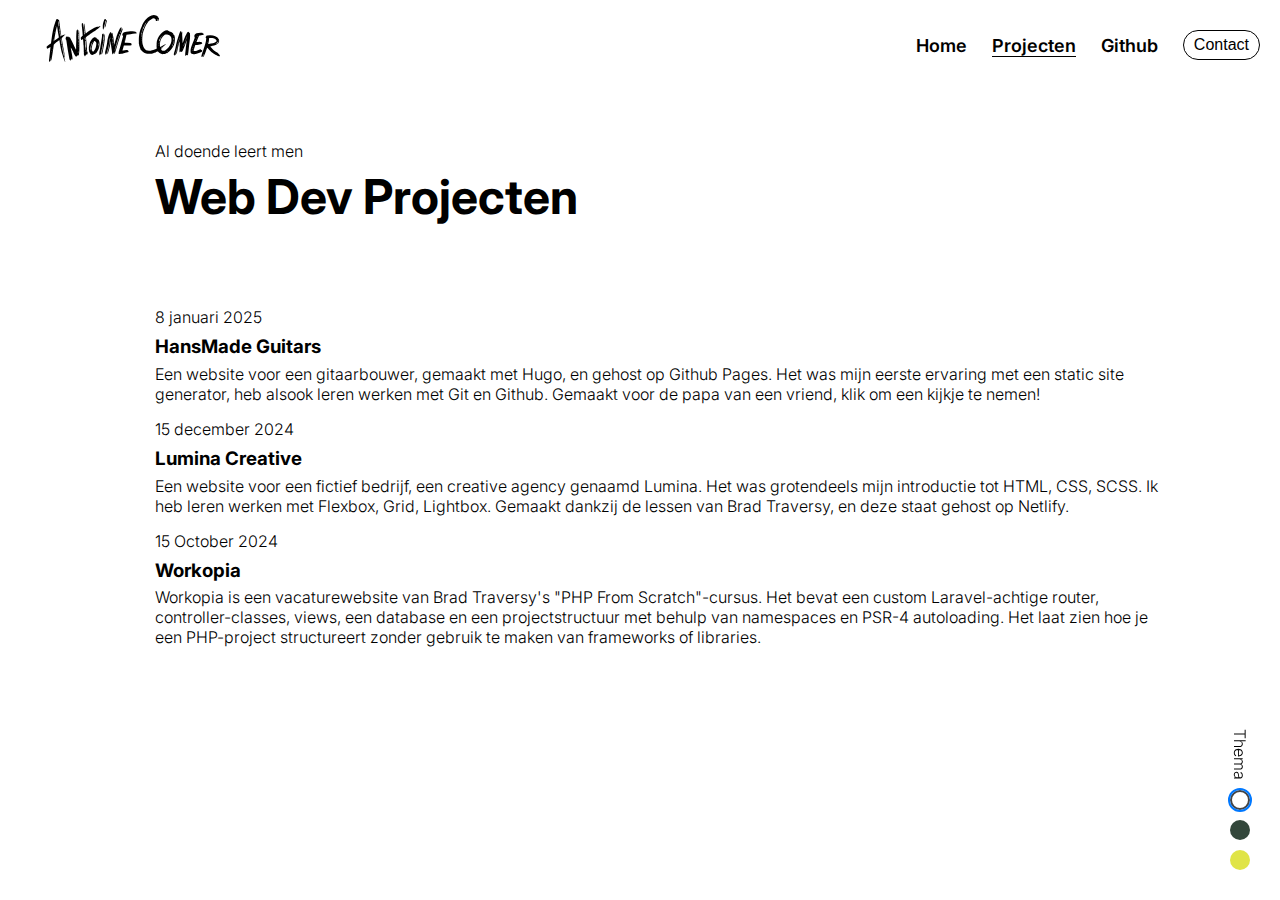
==== projecten.html @ f467263d "Eerste commit van mn website" ====
<!DOCTYPE html>
<html lang="en">
  <head>
    <meta charset="UTF-8" />
    <meta name="viewport" content="width=device-width, initial-scale=1.0" />
    <title>Antoine Comer</title>
    <script>
      (function () {
        const savedTheme = localStorage.getItem("theme");
        if (savedTheme) {
          document.documentElement.classList.add(savedTheme + "-theme");
        }
      })();
    </script>

    <link
      rel="icon"
      href="./images/c8056c60767b58ecf488e8683f8c7375-wizard-hat-semi-flat.png"
    />
    <link rel="stylesheet" href="./css/styles.css" />
    <link rel="preconnect" href="https://fonts.googleapis.com" />
    <link rel="preconnect" href="https://fonts.gstatic.com" crossorigin />
    <link
      href="https://fonts.googleapis.com/css2?family=Inter:ital,opsz,wght@0,14..32,100..900;1,14..32,100..900&family=Lato:ital,wght@0,100;0,300;0,400;0,700;0,900;1,100;1,300;1,400;1,700;1,900&family=Montserrat:ital,wght@0,100..900;1,100..900&family=Open+Sans:ital,wght@0,300..800;1,300..800&display=swap"
      rel="stylesheet"
    />
  </head>
  <body>
    <script>
      (function () {
        const savedTheme = localStorage.getItem("selectedTheme") || "light";
        document.documentElement.classList.add(`${savedTheme}-theme`);
        document.body.classList.add(`${savedTheme}-theme`);
      })();
    </script>

    <div class="wrapper">
      <header>
        <div class="logo">
          <a href="index.html">
            <img
              id="site-logo"
              src="/images/Antoine_Comer_black.svg"
              alt="Antoine Comer Logo"
              class="logo"
            />
          </a>
        </div>
        <div class="navbar-right">
          <div><a href="/index.html">Home</a></div>
          <div><a class="current" href="/projecten.html">Projecten</a></div>
          <div><a href="https://github.com/twandalf">Github</a></div>
          <button>Contact</button>
        </div>
      </header>

      <main class="main-content">
        <p class="smolquote">Al doende leert men</p>
        <div class="intro-projecten">
          <h2>Web Dev Projecten</h2>
        </div>
        <div class="projectenlijst">
          <div class="wrapper-projectje">
            <a
              href="https://twandalf.github.io/HansMadeGuitars/"
              class="link-projectje"
            >
              <p class="time">8 januari 2025</p>
              <h3 class="projectTitle">HansMade Guitars</h3>
              <p class="projectDescription">
                Een website voor een gitaarbouwer, gemaakt met Hugo, en gehost
                op Github Pages. Het was mijn eerste ervaring met een static
                site generator, heb alsook leren werken met Git en Github.
                Gemaakt voor de papa van een vriend, klik om een kijkje te
                nemen!
              </p>
            </a>
          </div>
          <div class="wrapper-projectje">
            <a
              href="https://cosmic-dolphin-768d8a.netlify.app/"
              class="link-projectje"
            >
              <p class="time">15 december 2024</p>
              <h3 class="projectTitle">Lumina Creative</h3>
              <p class="projectDescription">
                Een website voor een fictief bedrijf, een creative agency
                genaamd Lumina. Het was grotendeels mijn introductie tot HTML,
                CSS, SCSS. Ik heb leren werken met Flexbox, Grid, Lightbox.
                Gemaakt dankzij de lessen van Brad Traversy, en deze staat
                gehost op
                <a href="https://cosmic-dolphin-768d8a.netlify.app/">Netlify</a
                >.
              </p>
            </a>
          </div>
          <div class="wrapper-projectje">
            <a href="#" class="link-projectje">
              <p class="time">15 October 2024</p>
              <h3 class="projectTitle">Workopia</h3>
              <p class="projectDescription">
                Workopia is een vacaturewebsite van Brad Traversy's "PHP From
                Scratch"-cursus. Het bevat een custom Laravel-achtige router,
                controller-classes, views, een database en een projectstructuur
                met behulp van namespaces en PSR-4 autoloading. Het laat zien
                hoe je een PHP-project structureert zonder gebruik te maken van
                frameworks of libraries.
              </p>
            </a>
          </div>
        </div>
        <div class="theme-selector">
          <p>Thema</p>
          <label>
            <input type="radio" name="theme" value="light" checked />
            <span class="theme-button light"></span>
          </label>
          <label>
            <input type="radio" name="theme" value="dark" />
            <span class="theme-button dark"></span>
          </label>
          <label>
            <input type="radio" name="theme" value="yellow" />
            <span class="theme-button yellow"></span>
          </label>
        </div>
      </main>
    </div>
  </body>
  <script src="./script.js" defer></script>
</html>
---- css/styles.css ----
* {
  margin: 0px;
  padding: 0px;
  box-sizing: border-box;
}

/* #Wrapper and Header */

.wrapper {
  min-height: 100vh;
  /* background-color: white; */
  font-family: "Inter", sans-serif;
  font-optical-sizing: auto;
  font-weight: 300;
  font-style: normal;
}

header {
  display: flex;
  justify-content: space-between;
  align-items: flex-start;
  padding: 0;
}

header a {
  text-decoration: none;
  color: black;
}

header .logo {
  max-width: 40%;
  margin-left: 300;
  padding: 0;
  /* border: 3px solid black; */
}

.logo img {
  margin-left: 2rem;
}

/* Navbar right */

header .navbar-right {
  display: flex;
  align-items: center;
  font-weight: 600;
  font-size: large;
  gap: 25px;
  margin: 20px;
  margin-top: 30px;
}

header .navbar-right button {
  /* background-color: white; */
  border: solid 1.5px black;
  border-radius: 20px;
  color: black;
  padding: 5px 10px;
  text-align: center;
  text-decoration: none;
  display: inline-block;
  font-size: 16px;
  cursor: pointer;
}

.navbar-right .current {
  border: solid 1.5px black;
  border-top: none;
  border-left: none;
  border-right: none;
}

.navbar-right a:hover {
  border: solid 1.5px black;
  border-top: none;
  border-left: none;
  border-right: none;
}

/* MAIN CONTENT */

.main-content {
  max-width: 1100px;
  margin: 60px auto 90px 115px;
  gap: 50px;
  justify-content: start;
  align-items: start;
  padding: 0 40px;
}

.intro {
  display: block;
}

.intro p {
  font-size: 27px;
  font-weight: 400;
  line-height: 40.5px;
  margin-bottom: 90px;
}

.projectsandnotes {
  display: flex;
}

.wrapperProjects {
  display: flex-column;
  flex: 1;
}

.wrapperProjects h2 {
  padding-bottom: 10px;
}

.wrapperNotities h2 {
  padding-bottom: 10px;
}

.wrapperProjects li {
  list-style: none;
}

.wrapperNotities {
  display: flex-column;
  flex: 1;
}

.wrapperNotities li {
  list-style: none;
}

/* Default theme (light theme fallback) */
:root {
  background-color: #ffffff;
  color: #000000;
}

/* Apply to both html and body //////////////////////////////////////// */
html.light-theme,
body.light-theme {
  background-color: #ffffff;
  color: #000000;
}

html.dark-theme,
body.dark-theme {
  background-color: #33473b;
  color: #ffffff;
}

html.yellow-theme,
body.yellow-theme {
  background-color: #e0e446;
  color: #000000;
}

/* Smooth Theme Transition */
body {
  transition: background-color 0.3s ease-in-out, color 0.3s ease-in-out;
}

/* Add transitions to specific elements if needed */
header a,
header .navbar-right button,
.navbar-right .current {
  transition: color 0.3s ease-in-out, border-color 0.3s ease-in-out;
}

/* Stylink links and resetting */
/* Global link styles */
a {
  text-decoration: none;
  color: inherit; /* Inherits text color from parent */
}

a:visited {
  text-decoration: none;
  color: inherit;
}

a:hover {
  text-decoration: none;
  color: inherit;
}

a:active {
  text-decoration: none;
  color: inherit;
}

/* Theme Selector Styles */

.theme-selector {
  position: fixed;
  bottom: 20px;
  right: 20px;
  display: flex;
  flex-direction: column;
  gap: 10px;
  background: inherit;
  padding: 10px;
  z-index: 1000;
}

.theme-selector p {
  writing-mode: vertical-rl;
  text-orientation: mixed;
}

.theme-selector label {
  display: flex;
  flex-direction: column;
  flex-wrap: wrap;
  align-items: center;
  cursor: pointer;
}

.theme-selector input[type="radio"] {
  display: none; /* Hide default radio buttons */
}

.theme-button {
  width: 20px;
  height: 20px;
  border-radius: 50%;
  display: inline-block;
}

.theme-button.light {
  background: #ffffff;
  border: 2px solid #444;
}

.theme-button.dark {
  background: #33473b;
}

.theme-button.yellow {
  background: #e0e446;
}

.theme-button.selected {
  outline: 2px solid #0078ff; /* Blue outline for selected button */
  outline-offset: 0px;
}

/* Optional adjustments if needed */
header .logo img {
  transition: opacity 0.3s ease-in-out;
}

/* Theme-Specific Styles */
body.light-theme {
  background-color: #ffffff;
  color: #000000;
}

body.dark-theme {
  background-color: #33473b;
  color: #ffffff;
}

body.yellow-theme {
  background-color: #e0e446;
  color: #000000;
}

/* Light Theme /////////////////////////////////////////////////////////////////*/
body.light-theme {
  background-color: #ffffff;
  color: #000000;
}

body.light-theme header a {
  color: #000000;
}

body.light-theme .navbar-right button {
  background-color: white;
  color: black;
  border: solid 1.5px black;
}

body.light-theme .navbar-right .current {
  border: solid 1.5px black;
  border-top: none;
  border-left: none;
  border-right: none;
}

body.light-theme .navbar-right a:hover {
  border: solid 1.5px black;
  border-top: none;
  border-left: none;
  border-right: none;
  color: black;
}

/* Dark Theme ///////////////////////////////////////////////////////////////*/
body.dark-theme {
  background-color: #33473b;
  color: #ffffff;
}

body.dark-theme header a {
  color: #ffffff;
}

body.dark-theme .navbar-right button {
  background-color: #33473b;
  color: white;
  border: solid 1.5px white;
}

body.dark-theme .navbar-right .current {
  border: solid 1.5px white;
  border-top: none;
  border-left: none;
  border-right: none;
}

body.dark-theme .navbar-right a:hover {
  border: solid 1.5px white;
  border-top: none;
  border-left: none;
  border-right: none;
  color: white;
}

/* Yellow Theme //////////////////////////////////////////////////////////////////*/
body.yellow-theme {
  background-color: #e0e446;
  color: #000000;
}

body.yellow-theme header a {
  color: #000000;
}

body.yellow-theme .navbar-right button {
  background-color: #d8e6ff;
  color: black;
  border: solid 1.5px black;
}

body.yellow-theme .navbar-right .current {
  border: solid 1.5px black;
  border-top: none;
  border-left: none;
  border-right: none;
}

body.yellow-theme .navbar-right a:hover {
  border: solid 1.5px black;
  border-top: none;
  border-left: none;
  border-right: none;
  color: black;
}

/* Projectenpagina alsook projecten op index //////////////////////////////////////////////////////////////// */
.smolquote {
  font-size: 1rem;
}

.projectlist li,
.Notities li {
  margin-bottom: 5px !important;
}

.intro-projecten {
  font-size: 2rem;
  font-weight: 400;
  line-height: 40.5px;
  margin: 16px 0px 90px 0px;
}

.projectenlijst {
  text-decoration: none !important;
  font-style: inherit;
}

.time {
  margin-bottom: 0.5em;
  line-height: 1.25;
}

.link-projectje .projectTitle,
.wrapperProjects a,
.Notities li {
  text-decoration: none;
  margin-bottom: 0.3em;
}

.link-projectje:hover .projectTitle,
.wrapperProjects a:hover,
.Notities a:hover {
  text-decoration: underline;
  text-decoration-color: inherit;
  text-decoration-thickness: 2px;
}

.projectDescription {
  padding-bottom: 15px;
}

/* Media queries */
@media (max-width: 768px) {
  header {
    flex-direction: column;
    gap: 1.5rem;
    align-items: center;
  }
  header .logo {
    max-width: 100%;
    display: block;
    padding: 0 8px 0 0;
  }

  .main-content {
    font-size: 18px;
    line-height: 30.5px;
    margin: 15px 0px 15px 0px;
    padding: 15px;
    text-align: center;

    align-items: center;
  }

  .theme-selector {
    display: none;
  }
}
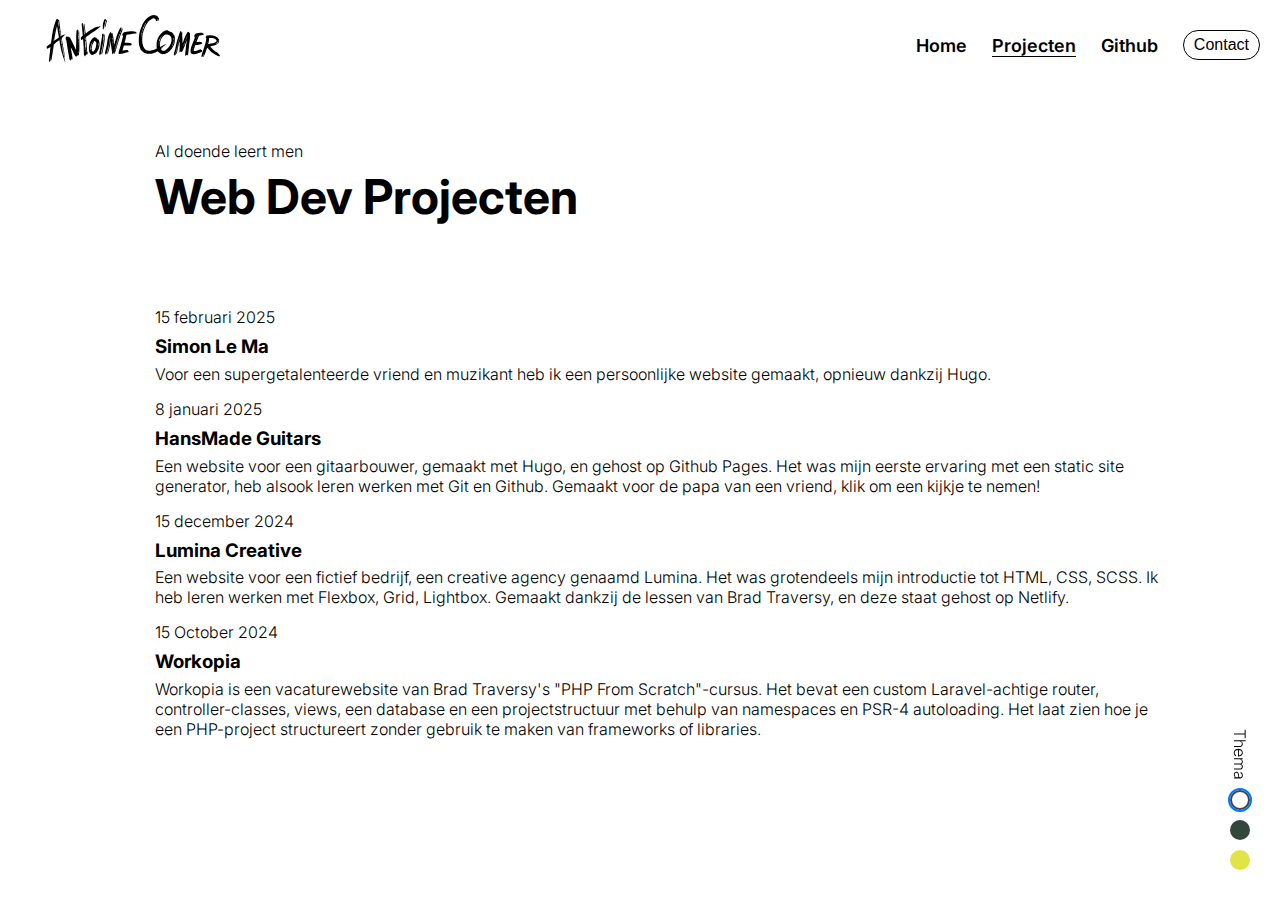
==== commit 61ec04b9: "Nieuw project toegevoegd" ====
--- a/projecten.html
+++ b/projecten.html
@@ -37,20 +37,22 @@
     <div class="wrapper">
       <header>
         <div class="logo">
-          <a href="index.html">
+          <a href="./index.html">
             <img
               id="site-logo"
-              src="/images/Antoine_Comer_black.svg"
+              src="./images/Antoine_Comer_black.svg"
               alt="Antoine Comer Logo"
               class="logo"
             />
           </a>
         </div>
         <div class="navbar-right">
-          <div><a href="/index.html">Home</a></div>
-          <div><a class="current" href="/projecten.html">Projecten</a></div>
+          <div><a href="./index.html">Home</a></div>
+          <div><a class="current" href="./projecten.html">Projecten</a></div>
           <div><a href="https://github.com/twandalf">Github</a></div>
-          <button>Contact</button>
+          <button>
+            <a href="mailto:antoine.comer@protonmail.com">Contact</a>
+          </button>
         </div>
       </header>
 
@@ -60,6 +62,19 @@
           <h2>Web Dev Projecten</h2>
         </div>
         <div class="projectenlijst">
+          <div class="wrapper-projectje">
+            <a
+              href="https://twandalf.github.io/Simon-Le-Ma/"
+              class="link-projectje"
+            >
+              <p class="time">15 februari 2025</p>
+              <h3 class="projectTitle">Simon Le Ma</h3>
+              <p class="projectDescription">
+                Voor een supergetalenteerde vriend en muzikant heb ik een
+                persoonlijke website gemaakt, opnieuw dankzij Hugo.
+              </p>
+            </a>
+          </div>
           <div class="wrapper-projectje">
             <a
               href="https://twandalf.github.io/HansMadeGuitars/"
@@ -95,7 +110,7 @@
             </a>
           </div>
           <div class="wrapper-projectje">
-            <a href="#" class="link-projectje">
+            <a href="https://fadjardjulizar.com/" class="link-projectje">
               <p class="time">15 October 2024</p>
               <h3 class="projectTitle">Workopia</h3>
               <p class="projectDescription">
--- a/css/styles.css
+++ b/css/styles.css
@@ -13,6 +13,7 @@
   font-optical-sizing: auto;
   font-weight: 300;
   font-style: normal;
+  transition: margin-top 0.3s ease-in-out;
 }
 
 header {
@@ -404,6 +405,45 @@
   padding-bottom: 15px;
 }
 
+/* De contactknop */
+#contact-bar {
+  position: absolute;
+  top: -100px;
+  left: 0;
+  width: 100%;
+  background-color: inherit; /* Automatically match the body's background */
+  color: inherit;
+  text-align: center;
+  padding: 15px 0;
+  font-family: "Inter", sans-serif;
+  transition: top 0.4s ease-in-out;
+}
+
+#contact-bar.show {
+  top: 0;
+}
+
+.close-btn {
+  position: absolute;
+  top: 10px;
+  right: 15px;
+  width: 24px;
+  height: 24px;
+  background-color: #141414;
+  color: white;
+  border-radius: 50%;
+  text-align: center;
+  line-height: 24px;
+  font-size: 18px;
+  font-weight: bold;
+  cursor: pointer;
+  transition: background 0.3s ease;
+}
+
+.close-btn:hover {
+  background-color: #ddd;
+}
+
 /* Media queries */
 @media (max-width: 768px) {
   header {
@@ -411,10 +451,18 @@
     gap: 1.5rem;
     align-items: center;
   }
+
   header .logo {
     max-width: 100%;
-    display: block;
-    padding: 0 8px 0 0;
+    display: flex; /* Ensure it's a flex container */
+    justify-content: center; /* Center the logo horizontally */
+    margin: 0 auto; /* Center it within the parent container */
+    padding: 0; /* Reset padding */
+  }
+
+  header .navbar-right {
+    margin-top: 0;
+    margin-bottom: 0;
   }
 
   .main-content {
@@ -427,7 +475,33 @@
     align-items: center;
   }
 
+  .intro p {
+    font-size: 18px;
+    line-height: 28px;
+    margin-bottom: 50px;
+  }
+
+  .projectsandnotes {
+    flex-direction: column;
+    gap: 20px;
+  }
+
   .theme-selector {
-    display: none;
-  }
-}
+    position: fixed;
+    bottom: 10px;
+    left: 50%;
+    transform: translateX(-50%);
+    display: flex;
+    flex-direction: row;
+    gap: 10px;
+    border-radius: 10px;
+    /* box-shadow: 0 2px 6px rgba(0, 0, 0, 0.2); */
+    z-index: 1000;
+    width: auto;
+    justify-content: center;
+  }
+
+  .theme-selector p {
+    display: none; /* Hide the "Thema" text on smaller screens */
+  }
+}
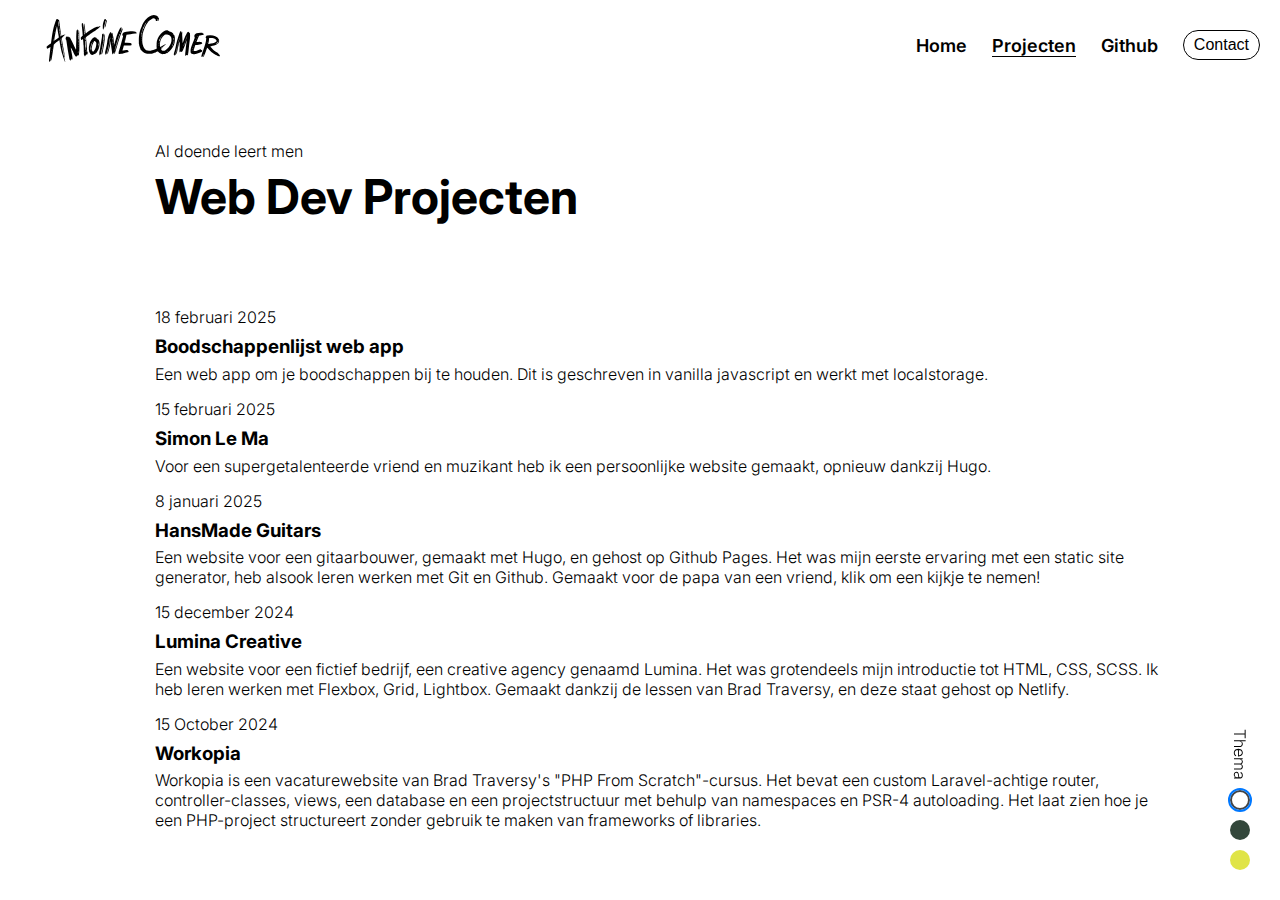
==== commit 52dd35ea: "Added a project" ====
--- a/projecten.html
+++ b/projecten.html
@@ -62,6 +62,19 @@
           <h2>Web Dev Projecten</h2>
         </div>
         <div class="projectenlijst">
+          <div class="wrapper-projectje">
+            <a
+              href="https://incredible-biscochitos-0f8472.netlify.app/"
+              class="link-projectje"
+            >
+              <p class="time">18 februari 2025</p>
+              <h3 class="projectTitle">Boodschappenlijst web app</h3>
+              <p class="projectDescription">
+                Een web app om je boodschappen bij te houden. Dit is geschreven
+                in vanilla javascript en werkt met localstorage.
+              </p>
+            </a>
+          </div>
           <div class="wrapper-projectje">
             <a
               href="https://twandalf.github.io/Simon-Le-Ma/"
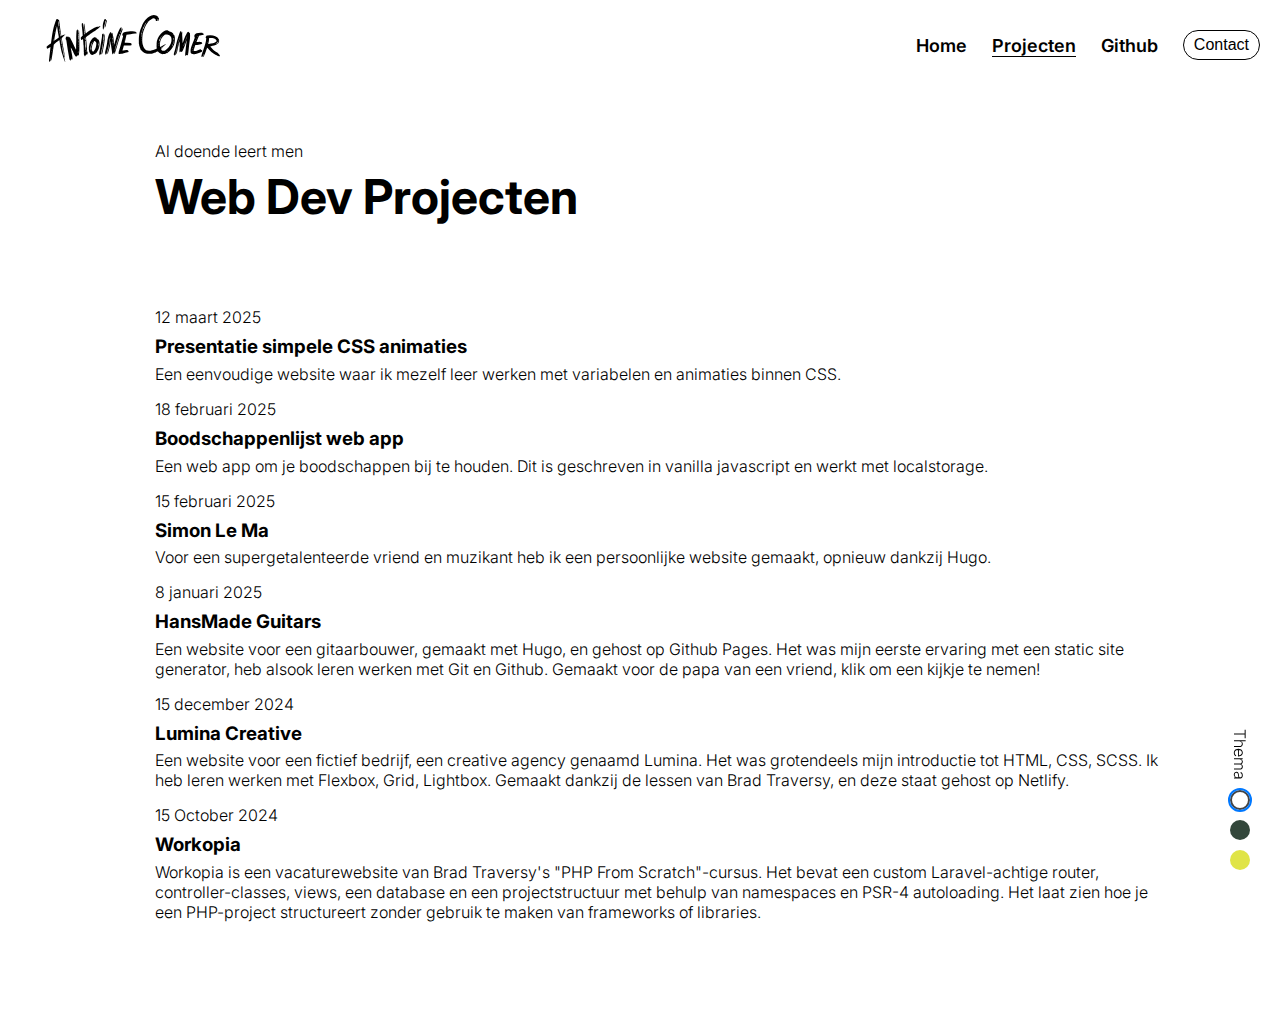
==== commit 7fd11dc3: "Nieuw miniprojectje toegevoegd" ====
--- a/projecten.html
+++ b/projecten.html
@@ -33,7 +33,16 @@
         document.body.classList.add(`${savedTheme}-theme`);
       })();
     </script>
-
+    <div id="contact-bar">
+      <span class="close-btn">&times;</span>
+      <h2><strong>Get in touch</strong></h2>
+      <p>
+        Neem contact met me op via
+        <a href="mailto:antoine.comer@protonmail.com"
+          >antoine.comer@protonmail.com</a
+        >
+      </p>
+    </div>
     <div class="wrapper">
       <header>
         <div class="logo">
@@ -62,6 +71,19 @@
           <h2>Web Dev Projecten</h2>
         </div>
         <div class="projectenlijst">
+          <div class="wrapper-projectje">
+            <a
+              href="https://twandalf.github.io/CSS-simple-animations/"
+              class="link-projectje"
+            >
+              <p class="time">12 maart 2025</p>
+              <h3 class="projectTitle">Presentatie simpele CSS animaties</h3>
+              <p class="projectDescription">
+                Een eenvoudige website waar ik mezelf leer werken met variabelen
+                en animaties binnen CSS.
+              </p>
+            </a>
+          </div>
           <div class="wrapper-projectje">
             <a
               href="https://incredible-biscochitos-0f8472.netlify.app/"
--- a/css/styles.css
+++ b/css/styles.css
@@ -454,10 +454,10 @@
 
   header .logo {
     max-width: 100%;
-    display: flex; /* Ensure it's a flex container */
-    justify-content: center; /* Center the logo horizontally */
-    margin: 0 auto; /* Center it within the parent container */
-    padding: 0; /* Reset padding */
+    display: flex; 
+    justify-content: center; 
+    margin: 0 auto; 
+    padding: 0; 
   }
 
   header .navbar-right {
